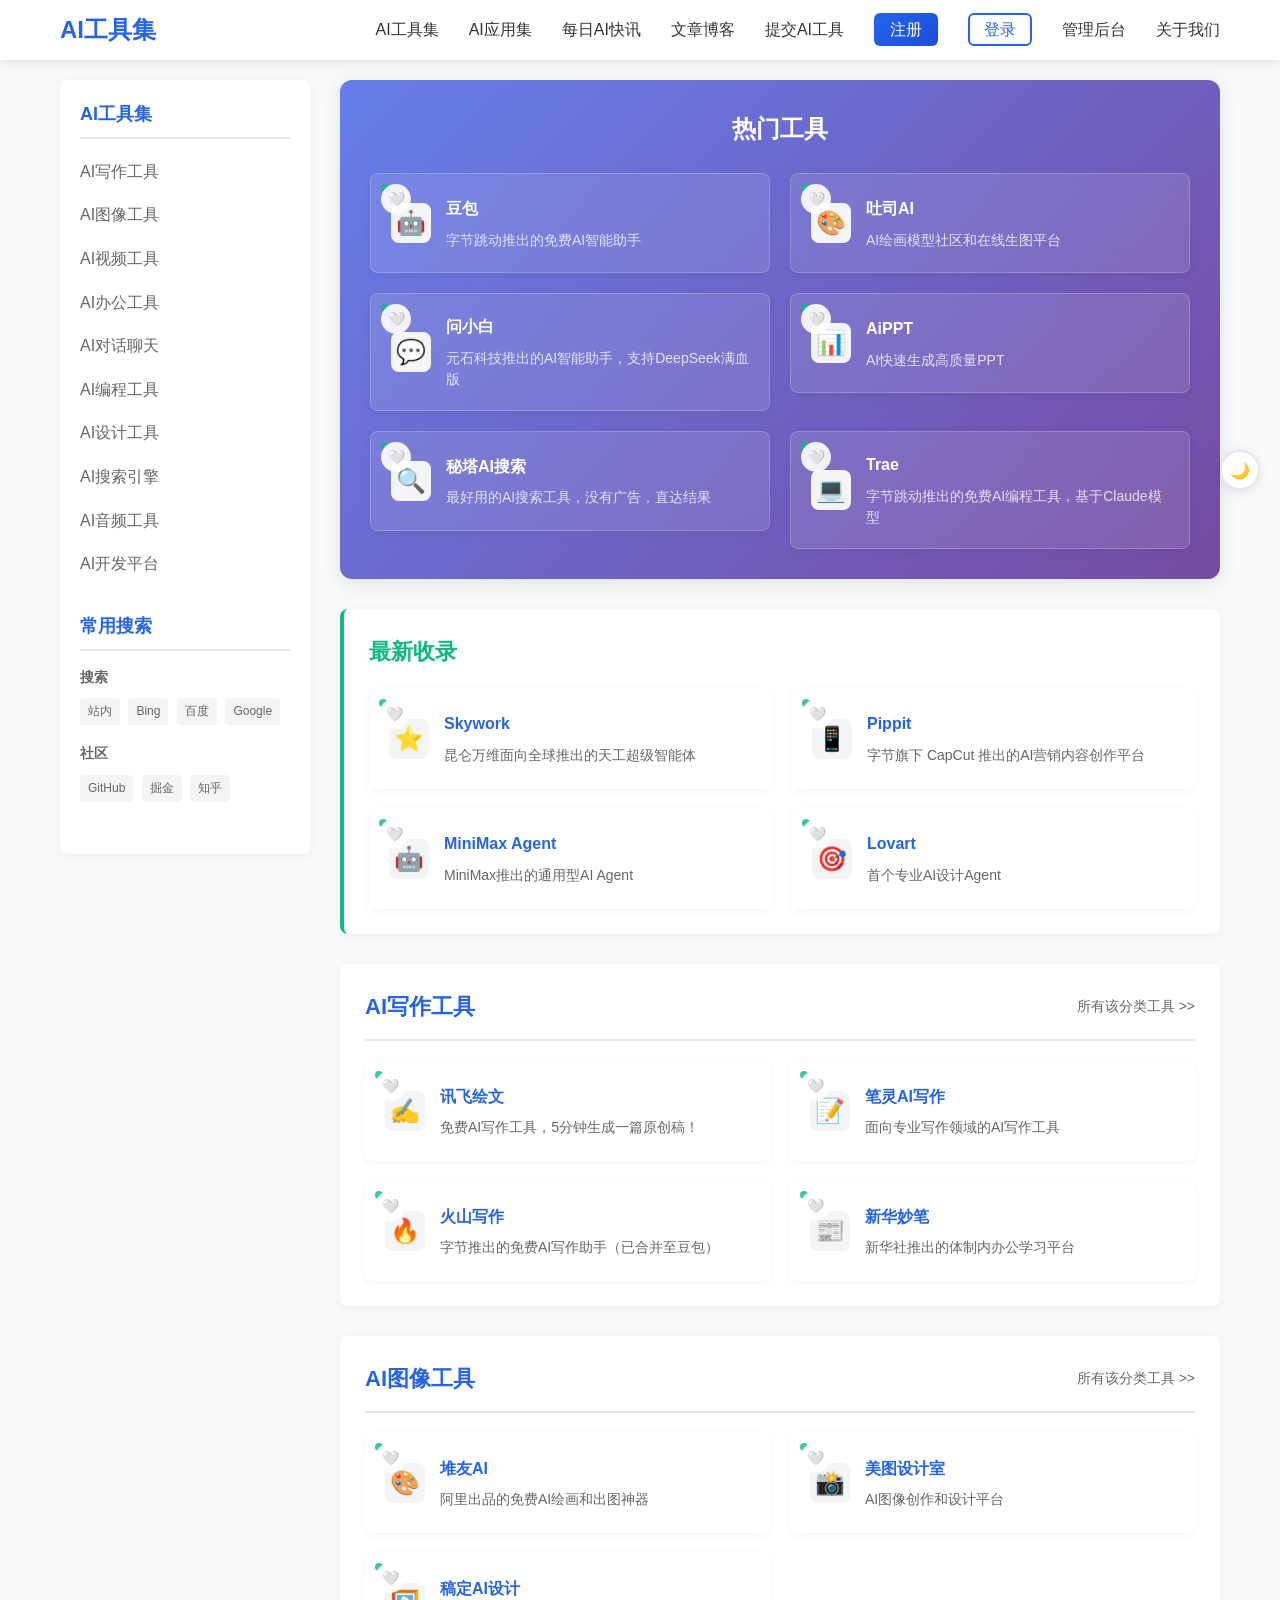
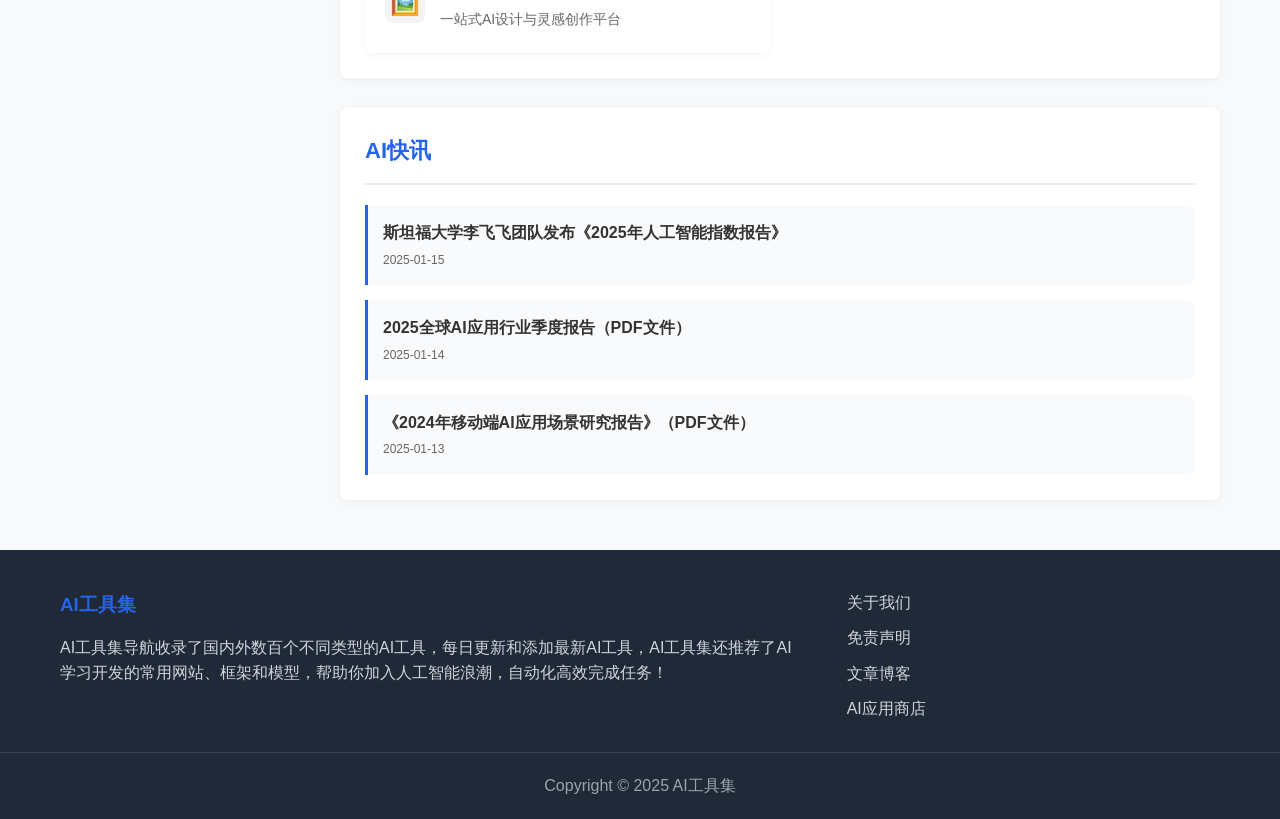
==== index.html @ 321679a4 "Add files via upload" ====
<!DOCTYPE html>
<html lang="zh-CN">
<head>
    <meta charset="UTF-8">
    <meta name="viewport" content="width=device-width, initial-scale=1.0">
    <title>AI工具集 - 最全面的AI工具导航网站</title>
    <meta name="description" content="AI工具集导航收录了国内外数百个不同类型的AI工具，每日更新和添加最新AI工具">
    <link rel="stylesheet" href="styles.css">
    <link rel="icon" href="data:image/svg+xml,<svg xmlns='http://www.w3.org/2000/svg' viewBox='0 0 100 100'><text y='.9em' font-size='90'>🤖</text></svg>">
</head>
<body>
    <!-- 顶部导航 -->
    <header class="header">
        <nav class="nav-container">
            <div class="logo">
                <h1>AI工具集</h1>
            </div>
            <ul class="nav-menu">
                <li><a href="#home">AI工具集</a></li>
                <li><a href="#apps">AI应用集</a></li>
                <li><a href="news.html">每日AI快讯</a></li>
                <li><a href="#blog">文章博客</a></li>
                <li><a href="#submit">提交AI工具</a></li>
                <li><a href="register.html" class="register-link">注册</a></li>
                <li><a href="login.html" class="login-link">登录</a></li>
                <li><a href="admin.html" class="admin-link">管理后台</a></li>
                <li><a href="#about">关于我们</a></li>
            </ul>
            <div class="hamburger">
                <span></span>
                <span></span>
                <span></span>
            </div>
        </nav>
    </header>

    <!-- 主要内容区域 -->
    <main class="main-content">
        <!-- 侧边栏 -->
        <aside class="sidebar">
            <div class="sidebar-section">
                <h3>AI工具集</h3>
                <ul class="category-list">
                    <li><a href="#writing">AI写作工具</a></li>
                    <li><a href="#image">AI图像工具</a></li>
                    <li><a href="#video">AI视频工具</a></li>
                    <li><a href="#office">AI办公工具</a></li>
                    <li><a href="#chat">AI对话聊天</a></li>
                    <li><a href="#coding">AI编程工具</a></li>
                    <li><a href="#design">AI设计工具</a></li>
                    <li><a href="#search">AI搜索引擎</a></li>
                    <li><a href="#audio">AI音频工具</a></li>
                    <li><a href="#platform">AI开发平台</a></li>
                </ul>
            </div>

            <div class="sidebar-section">
                <h3>常用搜索</h3>
                <div class="search-links">
                    <div class="search-group">
                        <h4>搜索</h4>
                        <a href="#" class="search-btn">站内</a>
                        <a href="#" class="search-btn">Bing</a>
                        <a href="#" class="search-btn">百度</a>
                        <a href="#" class="search-btn">Google</a>
                    </div>
                    <div class="search-group">
                        <h4>社区</h4>
                        <a href="#" class="search-btn">GitHub</a>
                        <a href="#" class="search-btn">掘金</a>
                        <a href="#" class="search-btn">知乎</a>
                    </div>
                </div>
            </div>
        </aside>

        <!-- 主内容区 -->
        <div class="content-area">
            <!-- 热门工具区域 -->
            <section class="featured-tools">
                <h2>热门工具</h2>
                <div class="tools-grid">
                    <a href="https://www.doubao.com" target="_blank" class="tool-card-link">
                        <div class="tool-card">
                            <div class="tool-icon">🤖</div>
                            <div class="tool-info">
                                <h3>豆包</h3>
                                <p>字节跳动推出的免费AI智能助手</p>
                            </div>
                            <div class="external-link-icon">🔗</div>
                        </div>
                    </a>
                    <a href="https://tusi.art" target="_blank" class="tool-card-link">
                        <div class="tool-card">
                            <div class="tool-icon">🎨</div>
                            <div class="tool-info">
                                <h3>吐司AI</h3>
                                <p>AI绘画模型社区和在线生图平台</p>
                            </div>
                            <div class="external-link-icon">🔗</div>
                        </div>
                    </a>
                    <a href="https://www.askxiaobai.com" target="_blank" class="tool-card-link">
                        <div class="tool-card">
                            <div class="tool-icon">💬</div>
                            <div class="tool-info">
                                <h3>问小白</h3>
                                <p>元石科技推出的AI智能助手，支持DeepSeek满血版</p>
                            </div>
                            <div class="external-link-icon">🔗</div>
                        </div>
                    </a>
                    <a href="https://www.aippt.cn" target="_blank" class="tool-card-link">
                        <div class="tool-card">
                            <div class="tool-icon">📊</div>
                            <div class="tool-info">
                                <h3>AiPPT</h3>
                                <p>AI快速生成高质量PPT</p>
                            </div>
                            <div class="external-link-icon">🔗</div>
                        </div>
                    </a>
                    <a href="https://metaso.cn" target="_blank" class="tool-card-link">
                        <div class="tool-card">
                            <div class="tool-icon">🔍</div>
                            <div class="tool-info">
                                <h3>秘塔AI搜索</h3>
                                <p>最好用的AI搜索工具，没有广告，直达结果</p>
                            </div>
                            <div class="external-link-icon">🔗</div>
                        </div>
                    </a>
                    <a href="https://trae.to" target="_blank" class="tool-card-link">
                        <div class="tool-card">
                            <div class="tool-icon">💻</div>
                            <div class="tool-info">
                                <h3>Trae</h3>
                                <p>字节跳动推出的免费AI编程工具，基于Claude模型</p>
                            </div>
                            <div class="external-link-icon">🔗</div>
                        </div>
                    </a>
                </div>
            </section>

            <!-- 最新收录 -->
            <section class="latest-tools">
                <h2>最新收录</h2>
                <div class="tools-grid">
                    <a href="https://www.tiangong.cn" target="_blank" class="tool-card-link">
                        <div class="tool-card">
                            <div class="tool-icon">⭐</div>
                            <div class="tool-info">
                                <h3>Skywork</h3>
                                <p>昆仑万维面向全球推出的天工超级智能体</p>
                            </div>
                            <div class="external-link-icon">🔗</div>
                        </div>
                    </a>
                    <a href="https://www.capcut.com" target="_blank" class="tool-card-link">
                        <div class="tool-card">
                            <div class="tool-icon">📱</div>
                            <div class="tool-info">
                                <h3>Pippit</h3>
                                <p>字节旗下 CapCut 推出的AI营销内容创作平台</p>
                            </div>
                            <div class="external-link-icon">🔗</div>
                        </div>
                    </a>
                    <a href="https://www.minimaxi.com" target="_blank" class="tool-card-link">
                        <div class="tool-card">
                            <div class="tool-icon">🤖</div>
                            <div class="tool-info">
                                <h3>MiniMax Agent</h3>
                                <p>MiniMax推出的通用型AI Agent</p>
                            </div>
                            <div class="external-link-icon">🔗</div>
                        </div>
                    </a>
                    <a href="https://lovart.ai" target="_blank" class="tool-card-link">
                        <div class="tool-card">
                            <div class="tool-icon">🎯</div>
                            <div class="tool-info">
                                <h3>Lovart</h3>
                                <p>首个专业AI设计Agent</p>
                            </div>
                            <div class="external-link-icon">🔗</div>
                        </div>
                    </a>
                </div>
            </section>

            <!-- AI写作工具分类 -->
            <section id="writing" class="category-section">
                <div class="category-header">
                    <h2>AI写作工具</h2>
                    <a href="#" class="view-all">所有该分类工具 >></a>
                </div>
                <div class="tools-grid">
                    <a href="https://huiwen.iflyrec.com" target="_blank" class="tool-card-link">
                        <div class="tool-card">
                            <div class="tool-icon">✍️</div>
                            <div class="tool-info">
                                <h3>讯飞绘文</h3>
                                <p>免费AI写作工具，5分钟生成一篇原创稿！</p>
                            </div>
                            <div class="external-link-icon">🔗</div>
                        </div>
                    </a>
                    <a href="https://ibiling.cn" target="_blank" class="tool-card-link">
                        <div class="tool-card">
                            <div class="tool-icon">📝</div>
                            <div class="tool-info">
                                <h3>笔灵AI写作</h3>
                                <p>面向专业写作领域的AI写作工具</p>
                            </div>
                            <div class="external-link-icon">🔗</div>
                        </div>
                    </a>
                    <a href="https://www.doubao.com" target="_blank" class="tool-card-link">
                        <div class="tool-card">
                            <div class="tool-icon">🔥</div>
                            <div class="tool-info">
                                <h3>火山写作</h3>
                                <p>字节推出的免费AI写作助手（已合并至豆包）</p>
                            </div>
                            <div class="external-link-icon">🔗</div>
                        </div>
                    </a>
                    <a href="https://miaobi.xinhua.org" target="_blank" class="tool-card-link">
                        <div class="tool-card">
                            <div class="tool-icon">📰</div>
                            <div class="tool-info">
                                <h3>新华妙笔</h3>
                                <p>新华社推出的体制内办公学习平台</p>
                            </div>
                            <div class="external-link-icon">🔗</div>
                        </div>
                    </a>
                </div>
            </section>

            <!-- AI图像工具分类 -->
            <section id="image" class="category-section">
                <div class="category-header">
                    <h2>AI图像工具</h2>
                    <a href="#" class="view-all">所有该分类工具 >></a>
                </div>
                <div class="tools-grid">
                    <a href="https://d.design" target="_blank" class="tool-card-link">
                        <div class="tool-card">
                            <div class="tool-icon">🎨</div>
                            <div class="tool-info">
                                <h3>堆友AI</h3>
                                <p>阿里出品的免费AI绘画和出图神器</p>
                            </div>
                            <div class="external-link-icon">🔗</div>
                        </div>
                    </a>
                    <a href="https://design.meitu.com" target="_blank" class="tool-card-link">
                        <div class="tool-card">
                            <div class="tool-icon">📸</div>
                            <div class="tool-info">
                                <h3>美图设计室</h3>
                                <p>AI图像创作和设计平台</p>
                            </div>
                            <div class="external-link-icon">🔗</div>
                        </div>
                    </a>
                    <a href="https://www.gaoding.com" target="_blank" class="tool-card-link">
                        <div class="tool-card">
                            <div class="tool-icon">🖼️</div>
                            <div class="tool-info">
                                <h3>稿定AI设计</h3>
                                <p>一站式AI设计与灵感创作平台</p>
                            </div>
                            <div class="external-link-icon">🔗</div>
                        </div>
                    </a>
                    <a href="https://www.huiwa.com" target="_blank" class="tool-card-link">
                        <div class="tool-card">
                            <div class="tool-icon">🐸</div>
                            <div class="tool-info">
                                <h3>绘蛙</h3>
                                <p>AI电商营销工具，免费生成商品图和种草文案</p>
                            </div>
                            <div class="external-link-icon">🔗</div>
                        </div>
                    </a>
                </div>
            </section>

            <!-- AI快讯区域 -->
            <section class="news-section">
                <h2>AI快讯</h2>
                <div class="news-list">
                    <div class="news-item">
                        <h3>斯坦福大学李飞飞团队发布《2025年人工智能指数报告》</h3>
                        <p class="news-date">2025-01-15</p>
                    </div>
                    <div class="news-item">
                        <h3>2025全球AI应用行业季度报告（PDF文件）</h3>
                        <p class="news-date">2025-01-14</p>
                    </div>
                    <div class="news-item">
                        <h3>《2024年移动端AI应用场景研究报告》（PDF文件）</h3>
                        <p class="news-date">2025-01-13</p>
                    </div>
                </div>
            </section>
        </div>
    </main>

    <!-- 页脚 -->
    <footer class="footer">
        <div class="footer-content">
            <div class="footer-section">
                <h3>AI工具集</h3>
                <p>AI工具集导航收录了国内外数百个不同类型的AI工具，每日更新和添加最新AI工具，AI工具集还推荐了AI学习开发的常用网站、框架和模型，帮助你加入人工智能浪潮，自动化高效完成任务！</p>
            </div>
            <div class="footer-links">
                <a href="#">关于我们</a>
                <a href="#">免责声明</a>
                <a href="#">文章博客</a>
                <a href="#">AI应用商店</a>
            </div>
        </div>
        <div class="footer-bottom">
            <p>Copyright © 2025 AI工具集</p>
        </div>
    </footer>

    <script src="script.js"></script>
</body>
</html>
---- styles.css ----
/* 基础样式重置 */
* {
    margin: 0;
    padding: 0;
    box-sizing: border-box;
}

body {
    font-family: -apple-system, BlinkMacSystemFont, 'Segoe UI', 'PingFang SC', 'Hiragino Sans GB', 'Microsoft YaHei', sans-serif;
    line-height: 1.6;
    color: #333;
    background-color: #f8f9fa;
}

/* 顶部导航 */
.header {
    background: #fff;
    box-shadow: 0 2px 10px rgba(0,0,0,0.1);
    position: sticky;
    top: 0;
    z-index: 1000;
}

.nav-container {
    max-width: 1200px;
    margin: 0 auto;
    display: flex;
    justify-content: space-between;
    align-items: center;
    padding: 0 20px;
    height: 60px;
}

.logo h1 {
    color: #2563eb;
    font-size: 24px;
    font-weight: bold;
}

.nav-menu {
    display: flex;
    list-style: none;
    gap: 30px;
}

.nav-menu a {
    text-decoration: none;
    color: #333;
    font-weight: 500;
    transition: color 0.3s;
}

.nav-menu a:hover {
    color: #2563eb;
}

.hamburger {
    display: none;
    flex-direction: column;
    cursor: pointer;
}

.hamburger span {
    width: 25px;
    height: 3px;
    background: #333;
    margin: 3px 0;
    transition: 0.3s;
}

/* 主要内容布局 */
.main-content {
    max-width: 1200px;
    margin: 20px auto;
    display: grid;
    grid-template-columns: 250px 1fr;
    gap: 30px;
    padding: 0 20px;
}

/* 侧边栏 */
.sidebar {
    background: #fff;
    border-radius: 8px;
    padding: 20px;
    height: fit-content;
    box-shadow: 0 2px 10px rgba(0,0,0,0.05);
}

.sidebar-section {
    margin-bottom: 30px;
}

.sidebar-section h3 {
    color: #2563eb;
    margin-bottom: 15px;
    font-size: 18px;
    border-bottom: 2px solid #e5e7eb;
    padding-bottom: 8px;
}

.category-list {
    list-style: none;
}

.category-list li {
    margin-bottom: 8px;
}

.category-list a {
    text-decoration: none;
    color: #666;
    padding: 5px 0;
    display: block;
    transition: color 0.3s;
}

.category-list a:hover {
    color: #2563eb;
}

.search-links {
    display: flex;
    flex-direction: column;
    gap: 15px;
}

.search-group h4 {
    font-size: 14px;
    color: #666;
    margin-bottom: 8px;
}

.search-btn {
    display: inline-block;
    padding: 4px 8px;
    margin: 2px 4px 2px 0;
    background: #f3f4f6;
    color: #666;
    text-decoration: none;
    border-radius: 4px;
    font-size: 12px;
    transition: all 0.3s;
}

.search-btn:hover {
    background: #2563eb;
    color: white;
}

/* 内容区域 */
.content-area {
    display: flex;
    flex-direction: column;
    gap: 30px;
}

/* 工具卡片链接样式 */
.tool-card-link {
    text-decoration: none;
    color: inherit;
    display: block;
    transition: transform 0.3s;
}

.tool-card-link:hover {
    transform: translateY(-2px);
}

/* 工具卡片网格 */
.tools-grid {
    display: grid;
    grid-template-columns: repeat(auto-fill, minmax(300px, 1fr));
    gap: 20px;
    margin-top: 20px;
}

.tool-card {
    background: #fff;
    border-radius: 8px;
    padding: 20px;
    box-shadow: 0 2px 10px rgba(0,0,0,0.05);
    transition: transform 0.3s, box-shadow 0.3s;
    cursor: pointer;
    display: flex;
    align-items: flex-start;
    gap: 15px;
    position: relative;
}

.tool-card:hover {
    transform: translateY(-2px);
    box-shadow: 0 4px 20px rgba(0,0,0,0.1);
}

.tool-icon {
    font-size: 24px;
    width: 40px;
    height: 40px;
    display: flex;
    align-items: center;
    justify-content: center;
    background: #f3f4f6;
    border-radius: 8px;
    flex-shrink: 0;
}

.tool-info {
    flex: 1;
}

.tool-info h3 {
    color: #2563eb;
    margin-bottom: 8px;
    font-size: 16px;
    font-weight: 600;
}

.tool-info p {
    color: #666;
    font-size: 14px;
    line-height: 1.5;
}

/* 外部链接图标 */
.external-link-icon {
    position: absolute;
    top: 15px;
    right: 15px;
    font-size: 14px;
    color: #9ca3af;
    opacity: 0;
    transition: opacity 0.3s;
}

.tool-card:hover .external-link-icon {
    opacity: 1;
}

/* 分类区域 */
.category-section {
    background: #fff;
    border-radius: 8px;
    padding: 25px;
    box-shadow: 0 2px 10px rgba(0,0,0,0.05);
}

.category-header {
    display: flex;
    justify-content: space-between;
    align-items: center;
    margin-bottom: 20px;
    border-bottom: 2px solid #e5e7eb;
    padding-bottom: 15px;
}

.category-header h2 {
    color: #2563eb;
    font-size: 22px;
}

.view-all {
    color: #666;
    text-decoration: none;
    font-size: 14px;
    transition: color 0.3s;
}

.view-all:hover {
    color: #2563eb;
}

/* 特色工具区域 */
.featured-tools {
    background: linear-gradient(135deg, #667eea 0%, #764ba2 100%);
    color: white;
    border-radius: 12px;
    padding: 30px;
    box-shadow: 0 4px 20px rgba(0,0,0,0.1);
}

.featured-tools h2 {
    margin-bottom: 25px;
    font-size: 24px;
    text-align: center;
}

.featured-tools .tool-card {
    background: rgba(255,255,255,0.1);
    backdrop-filter: blur(10px);
    border: 1px solid rgba(255,255,255,0.2);
}

.featured-tools .tool-info h3 {
    color: white;
}

.featured-tools .tool-info p {
    color: rgba(255,255,255,0.8);
}

.featured-tools .external-link-icon {
    color: rgba(255,255,255,0.6);
}

.featured-tools .tool-card:hover .external-link-icon {
    color: rgba(255,255,255,0.9);
}

/* 最新收录区域 */
.latest-tools {
    background: #fff;
    border-radius: 8px;
    padding: 25px;
    box-shadow: 0 2px 10px rgba(0,0,0,0.05);
    border-left: 4px solid #10b981;
}

.latest-tools h2 {
    color: #10b981;
    margin-bottom: 20px;
    font-size: 22px;
}

/* 新闻区域 */
.news-section {
    background: #fff;
    border-radius: 8px;
    padding: 25px;
    box-shadow: 0 2px 10px rgba(0,0,0,0.05);
}

.news-section h2 {
    color: #2563eb;
    margin-bottom: 20px;
    font-size: 22px;
    border-bottom: 2px solid #e5e7eb;
    padding-bottom: 15px;
}

.news-list {
    display: flex;
    flex-direction: column;
    gap: 15px;
}

.news-item {
    padding: 15px;
    border-left: 3px solid #2563eb;
    background: #f8fafc;
    border-radius: 0 8px 8px 0;
    transition: background 0.3s;
}

.news-item:hover {
    background: #e2e8f0;
}

.news-item h3 {
    color: #333;
    margin-bottom: 5px;
    font-size: 16px;
}

.news-date {
    color: #666;
    font-size: 12px;
}

/* 页脚 */
.footer {
    background: #1f2937;
    color: white;
    margin-top: 50px;
    padding: 40px 0 20px;
}

.footer-content {
    max-width: 1200px;
    margin: 0 auto;
    padding: 0 20px;
    display: grid;
    grid-template-columns: 2fr 1fr;
    gap: 40px;
}

.footer-section h3 {
    color: #2563eb;
    margin-bottom: 15px;
}

.footer-section p {
    color: #d1d5db;
    line-height: 1.6;
}

.footer-links {
    display: flex;
    flex-direction: column;
    gap: 10px;
}

.footer-links a {
    color: #d1d5db;
    text-decoration: none;
    transition: color 0.3s;
}

.footer-links a:hover {
    color: #2563eb;
}

.footer-bottom {
    text-align: center;
    margin-top: 30px;
    padding-top: 20px;
    border-top: 1px solid #374151;
    color: #9ca3af;
}

/* 注册和登录链接样式 */
.register-link {
    background: linear-gradient(135deg, #2563eb 0%, #1d4ed8 100%);
    color: white !important;
    padding: 8px 16px;
    border-radius: 6px;
    transition: all 0.3s;
}

.register-link:hover {
    transform: translateY(-2px);
    box-shadow: 0 4px 12px rgba(37, 99, 235, 0.3);
    color: white !important;
}

.login-link {
    border: 2px solid #2563eb;
    color: #2563eb !important;
    padding: 6px 14px;
    border-radius: 6px;
    transition: all 0.3s;
}

.login-link:hover {
    background: #2563eb;
    color: white !important;
}

/* 工具卡片悬停效果增强 */
.tool-card-link:hover .tool-card {
    box-shadow: 0 8px 30px rgba(0,0,0,0.12);
}

.tool-card-link:hover .tool-info h3 {
    color: #1d4ed8;
}

/* 点击效果 */
.tool-card-link:active {
    transform: translateY(0);
}

.tool-card-link:active .tool-card {
    transform: scale(0.98);
}

/* 响应式设计 */
@media (max-width: 768px) {
    .nav-menu {
        display: none;
    }
    
    .hamburger {
        display: flex;
    }
    
    .main-content {
        grid-template-columns: 1fr;
        gap: 20px;
        margin: 10px auto;
        padding: 0 15px;
    }
    
    .sidebar {
        order: 2;
    }
    
    .content-area {
        order: 1;
    }
    
    .tools-grid {
        grid-template-columns: 1fr;
    }
    
    .footer-content {
        grid-template-columns: 1fr;
        gap: 20px;
    }
    
    .category-header {
        flex-direction: column;
        align-items: flex-start;
        gap: 10px;
    }
    
    .register-link,
    .login-link {
        margin: 5px 0;
        text-align: center;
        display: block;
    }
}

@media (max-width: 480px) {
    .nav-container {
        padding: 0 15px;
    }
    
    .logo h1 {
        font-size: 20px;
    }
    
    .tool-card {
        padding: 15px;
    }
    
    .category-section,
    .featured-tools,
    .latest-tools,
    .news-section {
        padding: 20px;
    }
}

/* 滚动条样式 */
::-webkit-scrollbar {
    width: 8px;
}

::-webkit-scrollbar-track {
    background: #f1f1f1;
}

::-webkit-scrollbar-thumb {
    background: #c1c1c1;
    border-radius: 4px;
}

::-webkit-scrollbar-thumb:hover {
    background: #a1a1a1;
}

/* 动画效果 */
@keyframes fadeInUp {
    from {
        opacity: 0;
        transform: translateY(30px);
    }
    to {
        opacity: 1;
        transform: translateY(0);
    }
}

.tool-card {
    animation: fadeInUp 0.6s ease-out;
}

/* 加载动画 */
.loading {
    display: inline-block;
    width: 20px;
    height: 20px;
    border: 3px solid #f3f3f3;
    border-top: 3px solid #2563eb;
    border-radius: 50%;
    animation: spin 1s linear infinite;
}

@keyframes spin {
    0% { transform: rotate(0deg); }
    100% { transform: rotate(360deg); }
}

/* 工具卡片状态指示器 */
.tool-card::before {
    content: '';
    position: absolute;
    top: 0;
    left: 0;
    width: 4px;
    height: 100%;
    background: transparent;
    border-radius: 8px 0 0 8px;
    transition: background 0.3s;
}

.tool-card-link:hover .tool-card::before {
    background: #2563eb;
}

/* 工具卡片内容对齐 */
.tool-card {
    min-height: 100px;
    align-items: center;
}

/* 外部链接提示 */
.tool-card-link[target="_blank"]::after {
    content: '';
    position: absolute;
    top: 10px;
    right: 10px;
    width: 12px;
    height: 12px;
    background: url('data:image/svg+xml,<svg xmlns="http://www.w3.org/2000/svg" viewBox="0 0 24 24" fill="none" stroke="currentColor" stroke-width="2" stroke-linecap="round" stroke-linejoin="round"><path d="M18 13v6a2 2 0 0 1-2 2H5a2 2 0 0 1-2-2V8a2 2 0 0 1 2-2h6"></path><polyline points="15,3 21,3 21,9"></polyline><line x1="10" y1="14" x2="21" y2="3"></line></svg>') no-repeat center;
    background-size: contain;
    opacity: 0;
    transition: opacity 0.3s;
    color: #9ca3af;
}

.tool-card-link:hover::after {
    opacity: 0.6;
}
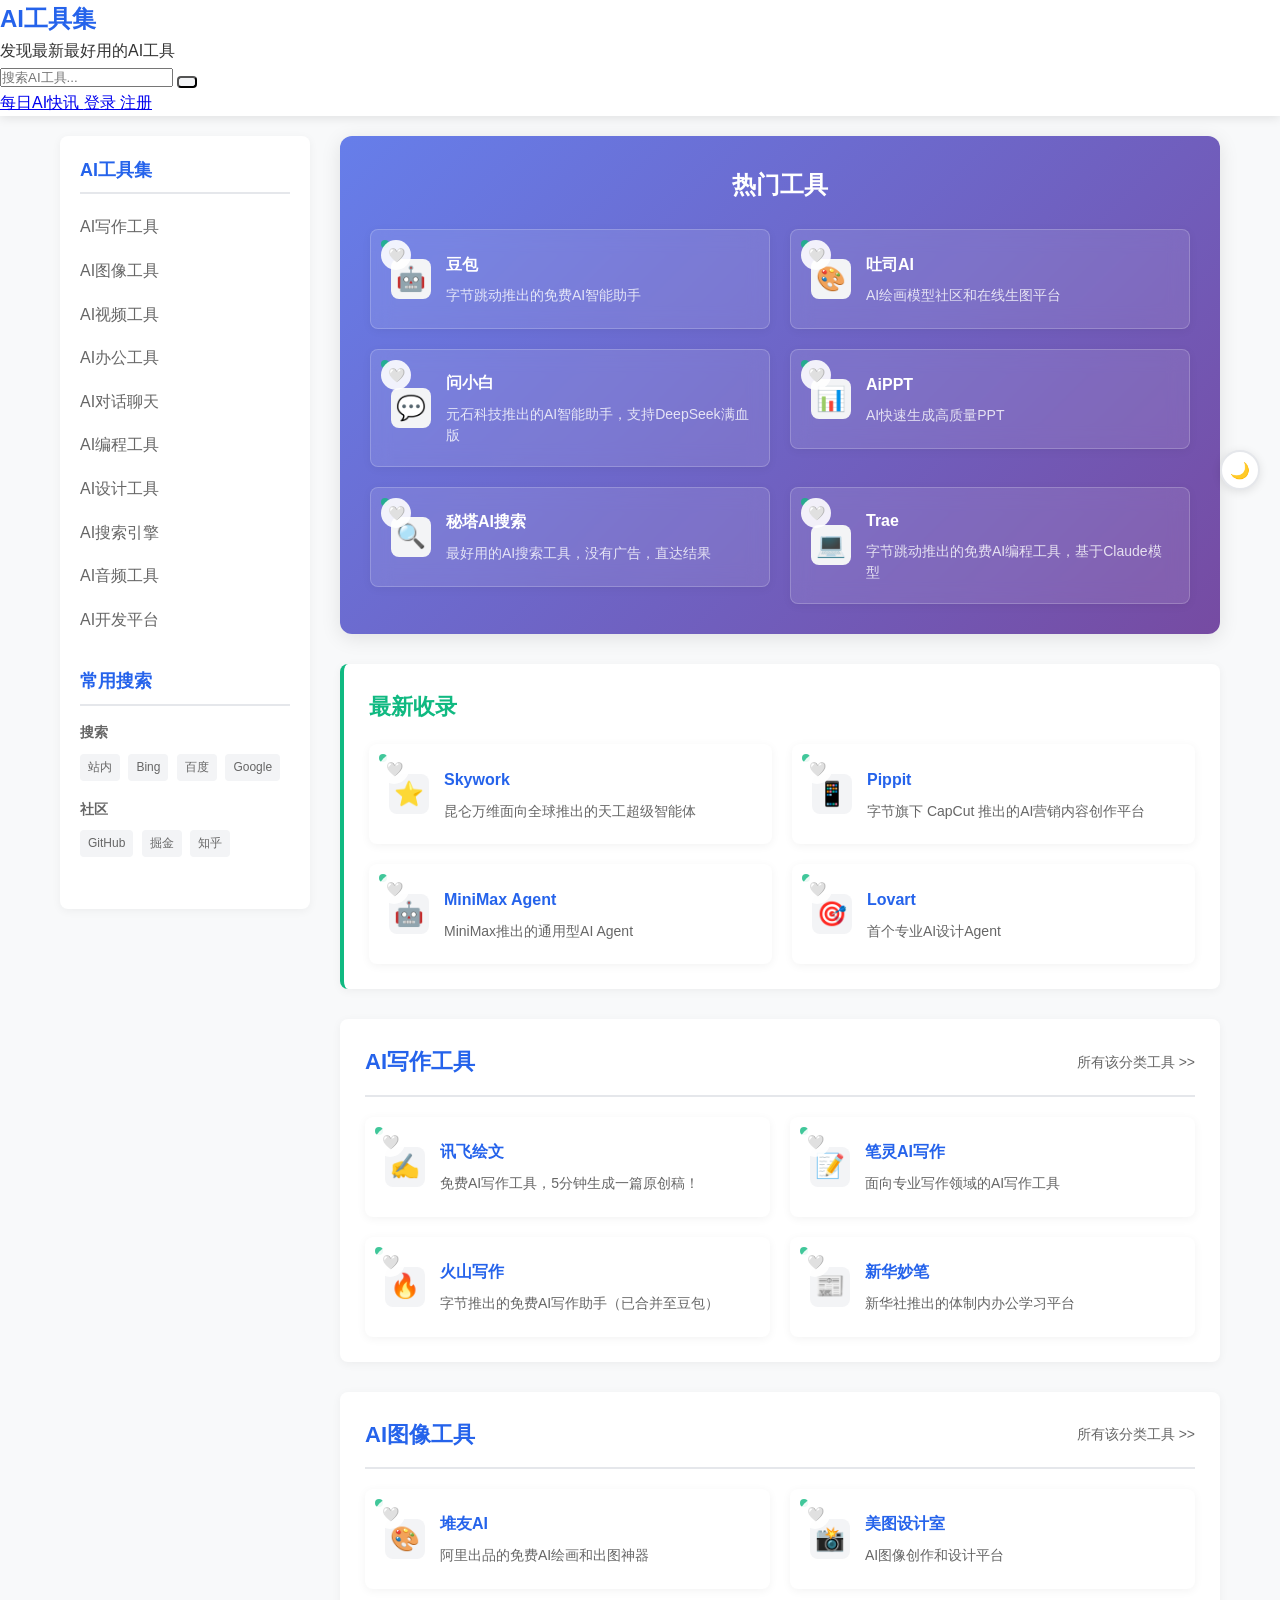
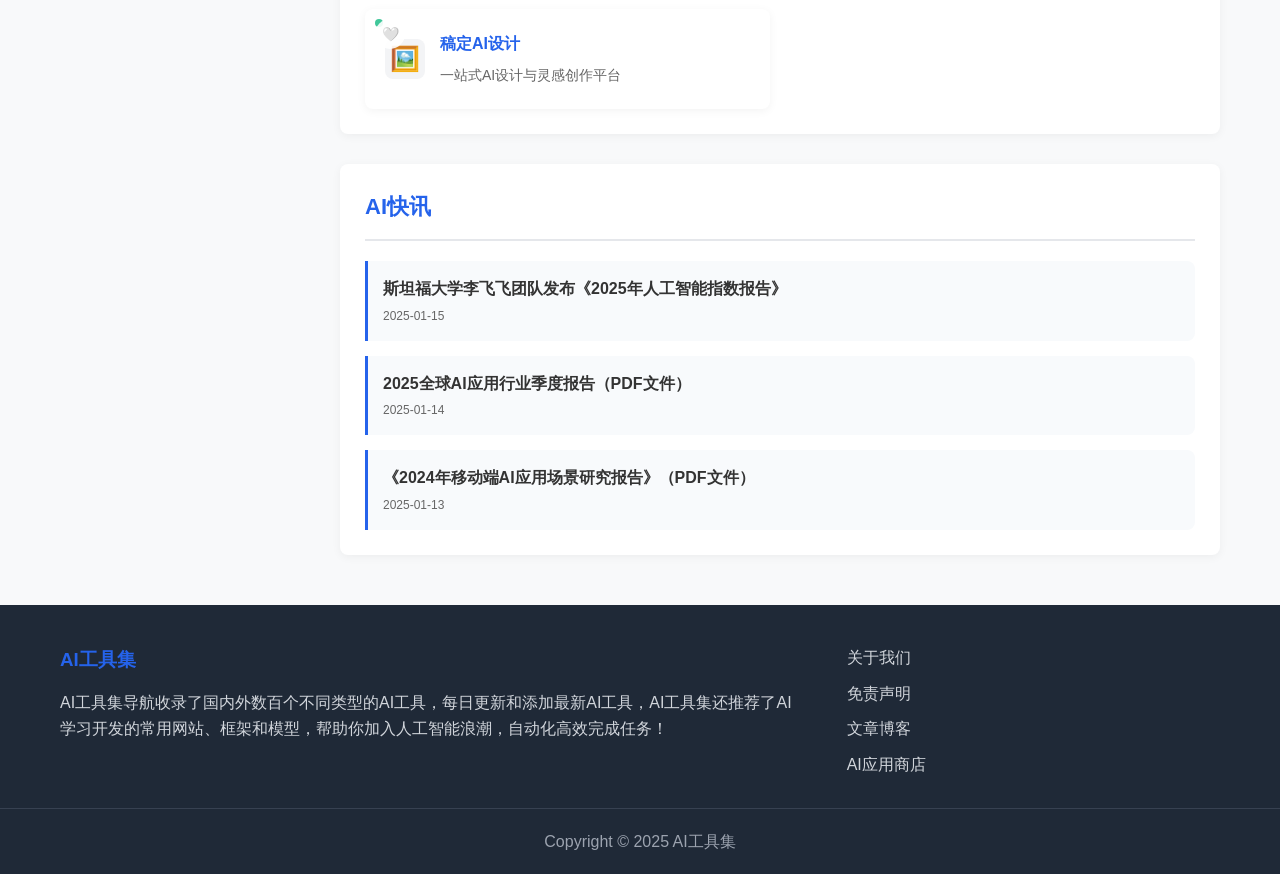
==== commit c5907960: "Add files via upload" ====
--- a/index.html
+++ b/index.html
@@ -11,27 +11,40 @@
 <body>
     <!-- 顶部导航 -->
     <header class="header">
-        <nav class="nav-container">
+        <div class="header-left">
             <div class="logo">
                 <h1>AI工具集</h1>
-            </div>
-            <ul class="nav-menu">
-                <li><a href="#home">AI工具集</a></li>
-                <li><a href="#apps">AI应用集</a></li>
-                <li><a href="news.html">每日AI快讯</a></li>
-                <li><a href="#blog">文章博客</a></li>
-                <li><a href="#submit">提交AI工具</a></li>
-                <li><a href="register.html" class="register-link">注册</a></li>
-                <li><a href="login.html" class="login-link">登录</a></li>
-                <li><a href="admin.html" class="admin-link">管理后台</a></li>
-                <li><a href="#about">关于我们</a></li>
-            </ul>
-            <div class="hamburger">
-                <span></span>
-                <span></span>
-                <span></span>
-            </div>
-        </nav>
+                <p>发现最新最好用的AI工具</p>
+            </div>
+        </div>
+        <div class="header-center">
+            <div class="search-container">
+                <input type="text" id="searchInput" placeholder="搜索AI工具...">
+                <button class="search-btn" onclick="searchTools()">
+                    <i class="fas fa-search"></i>
+                </button>
+            </div>
+        </div>
+        <div class="header-right">
+            <nav class="nav-links">
+                <a href="news.html" class="nav-link">
+                    <i class="fas fa-newspaper"></i>
+                    每日AI快讯
+                </a>
+                <a href="login.html" class="nav-link">
+                    <i class="fas fa-user"></i>
+                    登录
+                </a>
+                <a href="register.html" class="nav-link">
+                    <i class="fas fa-user-plus"></i>
+                    注册
+                </a>
+                <a href="admin.html" class="nav-link admin-link" style="display: none;">
+                    <i class="fas fa-cog"></i>
+                    管理后台
+                </a>
+            </nav>
+        </div>
     </header>
 
     <!-- 主要内容区域 -->
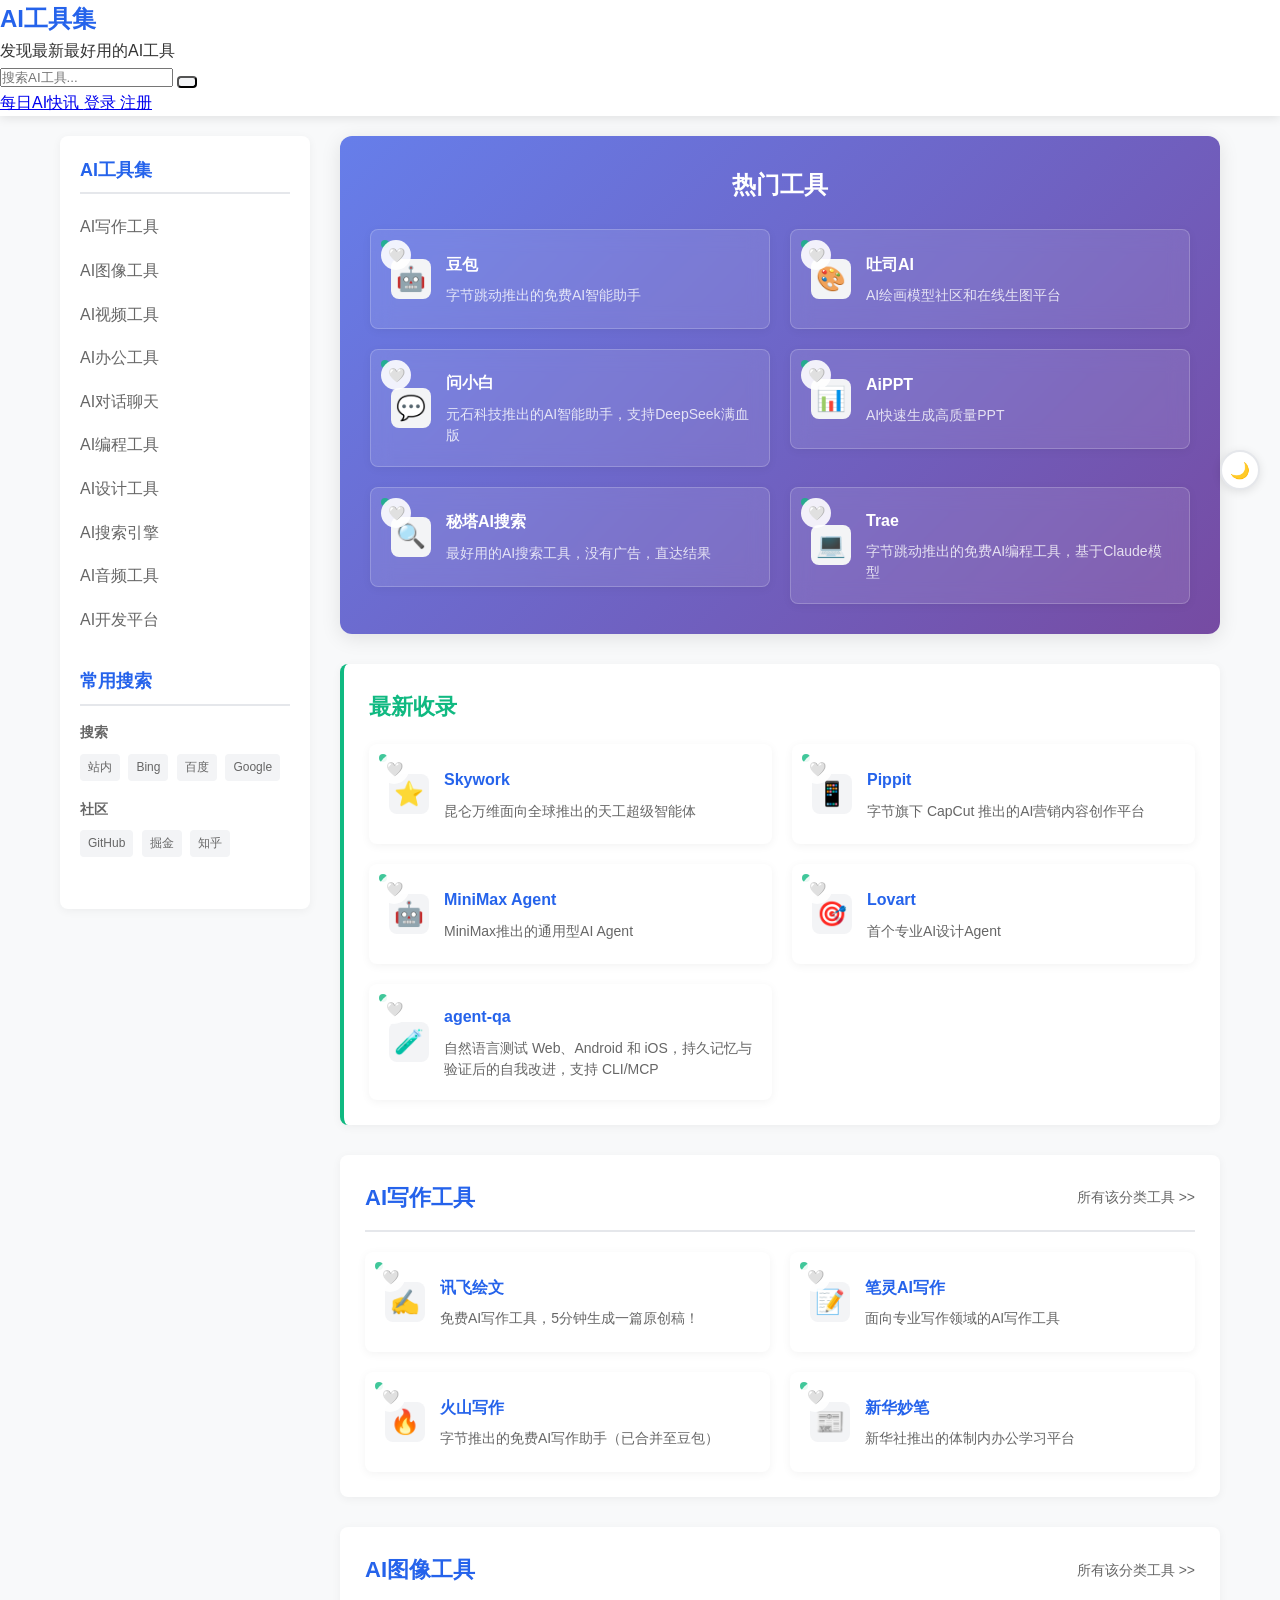
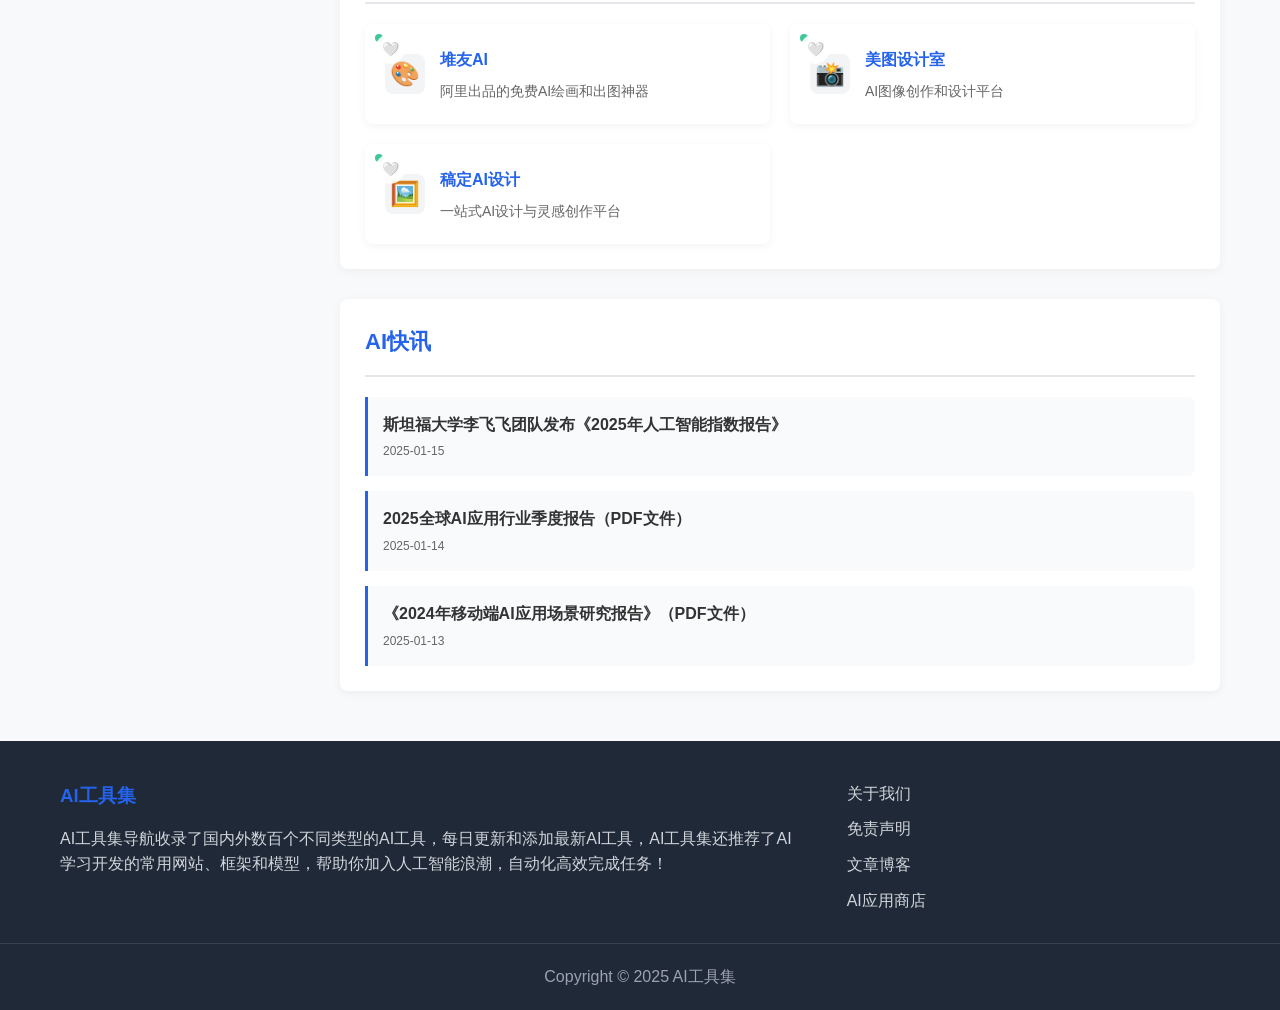
==== commit 508e6182: "docs: 添加 agent-qa 应用测试工具" ====
--- a/index.html
+++ b/index.html
@@ -200,6 +200,16 @@
                             <div class="external-link-icon">🔗</div>
                         </div>
                     </a>
+                    <a href="https://vostride.com" target="_blank" class="tool-card-link">
+                        <div class="tool-card">
+                            <div class="tool-icon">🧪</div>
+                            <div class="tool-info">
+                                <h3>agent-qa</h3>
+                                <p>自然语言测试 Web、Android 和 iOS，持久记忆与验证后的自我改进，支持 CLI/MCP</p>
+                            </div>
+                            <div class="external-link-icon">🔗</div>
+                        </div>
+                    </a>
                 </div>
             </section>
 
